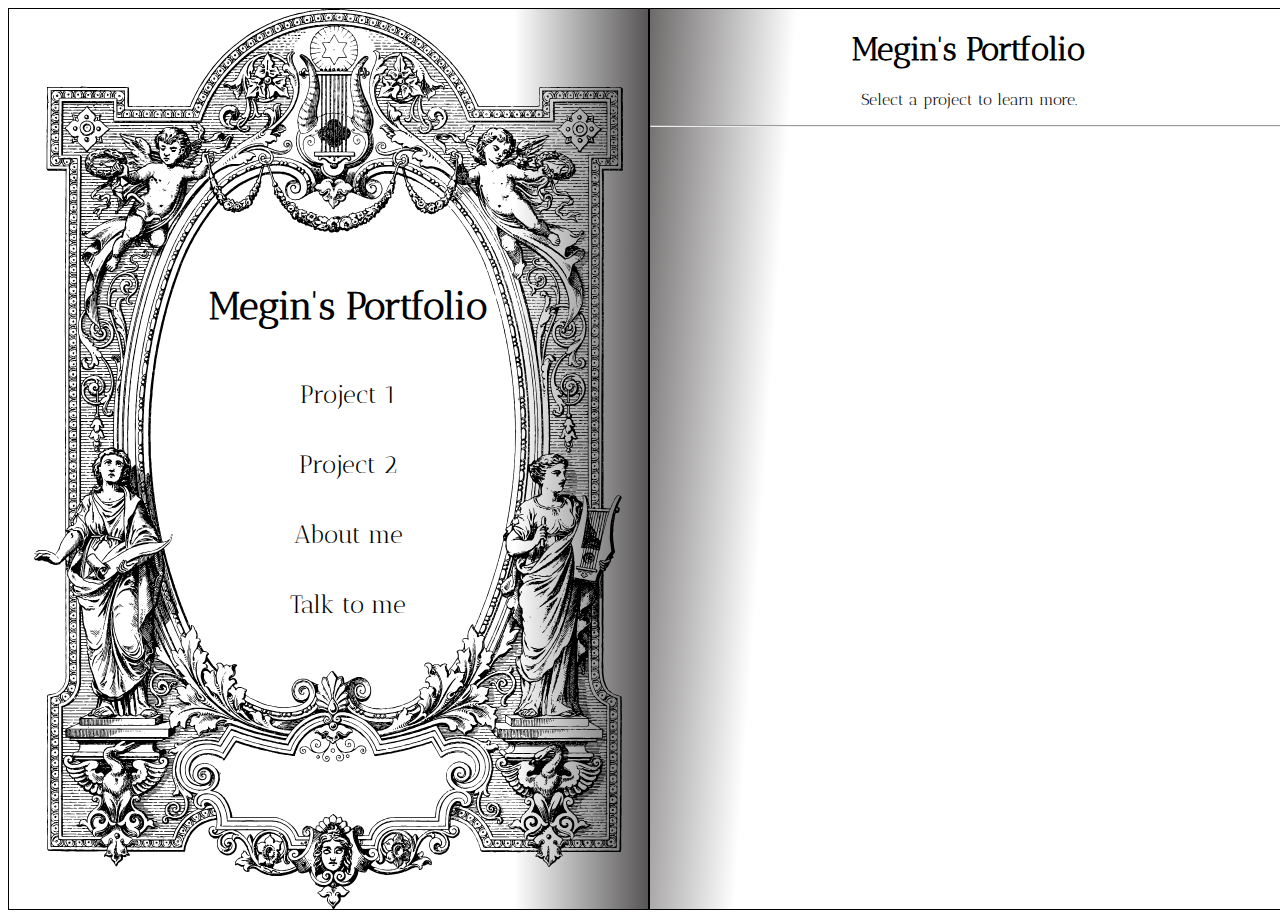
==== Fuck it ill do it myself/Index.html @ 4ef5c581 "jsonstuff" ====
<!DOCTYPE html>
<html lang="en">
    <head>
        <meta charset="UTF-8">
        <meta name="viewport" content="width=device-width, initial-scale=1.0">
        <title>Megin</title>
        <link rel="stylesheet" href="style.css">
    </head>
    <body>
        <div class id="container">
            <div id="container2">
                <div class="flex">
                    <div class="page">

                        <img class="nav" src="../Svgs/vintage-4234040.svg" alt>
                        <div class="navigation">

                            <ul class="nav-menu" id="menu">
                                <h2>Megin's Portfolio</h2>
                        

                            </ul>
                        </div>

                    </div>
                    <div class="pagetwo">
                        <h1 id="pageTitle">Welcome to My Portfolio</h1>
                        <p id="pageContent">Select a project to learn more.</p>
                        <hr>
                   
                    </div>
                </div>
            </div>
        </div>
        <script>
            // Fetch JSON data and populate the menu and content
            fetch('menu.json')
                .then(response => response.json())
                .then(data => {
                    const menu = document.getElementById('menu');
                    const pageTitle = document.getElementById('pageTitle');
                    const pageContent = document.getElementById('pageContent');
                    
                    // Set the page title
                    pageTitle.textContent = data.title;
    
                    // Create menu items dynamically
                    data.menuItems.forEach(item => {
                        const li = document.createElement('li');
                        const a = document.createElement('a');
                        a.textContent = item.label;
                        a.href = '#';
                        a.classList.add('nav-item');
                        
                        // Add a click event listener to load content
                        a.addEventListener('click', () => {
                            pageTitle.textContent = item.label;
                            pageContent.textContent = item.content;
                        });
                        
                        li.appendChild(a);
                        menu.appendChild(li);
                    });
                })
                .catch(error => console.error('Error loading JSON:', error));
        </script>
    </body>
</html>
---- Fuck it ill do it myself/style.css ----
@import url('https://fonts.googleapis.com/css2?family=Alice&family=Antic+Didone&display=swap');
*{
    font-family: 'Antic Didone', serif;
    color: #000;
}
body {
   
}

.page{
    margin: 0;
    width: 50%;
    height: 100vh;
   
    position: relative;
  text-align: center;
  color: white;

border: 0.5px solid #000;
background: rgb(255,255,255);
background: linear-gradient(90deg, rgba(255,255,255,1) 0%, rgba(255,255,255,1) 79%, rgb(87, 85, 85) 100%);
}
img{
    height: 100%;
    align-self: center;
}
.navigation{
    position: absolute;
    top: 50%;
    left: 50%;
    transform: translate(-50%, -50%);
}
.pagetwo{
    margin: 0;
    width: 50%;
    height: 100vh;
   
    position: relative;
  text-align: center;
  color: white;

    border-top: 0.6px solid #000;
border-bottom: 0.6px solid #000;
border-left: 0.6px solid #000;
background: rgb(255,255,255);
background: linear-gradient(274deg, rgba(255,255,255,1) 0%, rgba(255,255,255,1) 79%, rgb(109, 106, 106) 100%);

}

.flex{
    display: flex;
    margin: 0;
    width: 100vw;
    height: 100vh;
}
.nav-menu{
    list-style: none;
    
    font-size: 25px;
}


.nav-item {
    padding: 20px;
    display: inline-block;
    position: relative;
    color: #000000;
    text-decoration: none;
  }
  
  .nav-item::after {
    content: '';
    position: absolute;
    width: 100%;
    transform: scaleX(0);
    height: 2px;
    bottom: 0;
    left: 0;
    background-color: #000000;
    transform-origin: bottom right;
    transition: transform 0.25s ease-out;
  }
  
  .nav-item:hover::after {
    transform: scaleX(1);
    transform-origin: bottom left;
  }
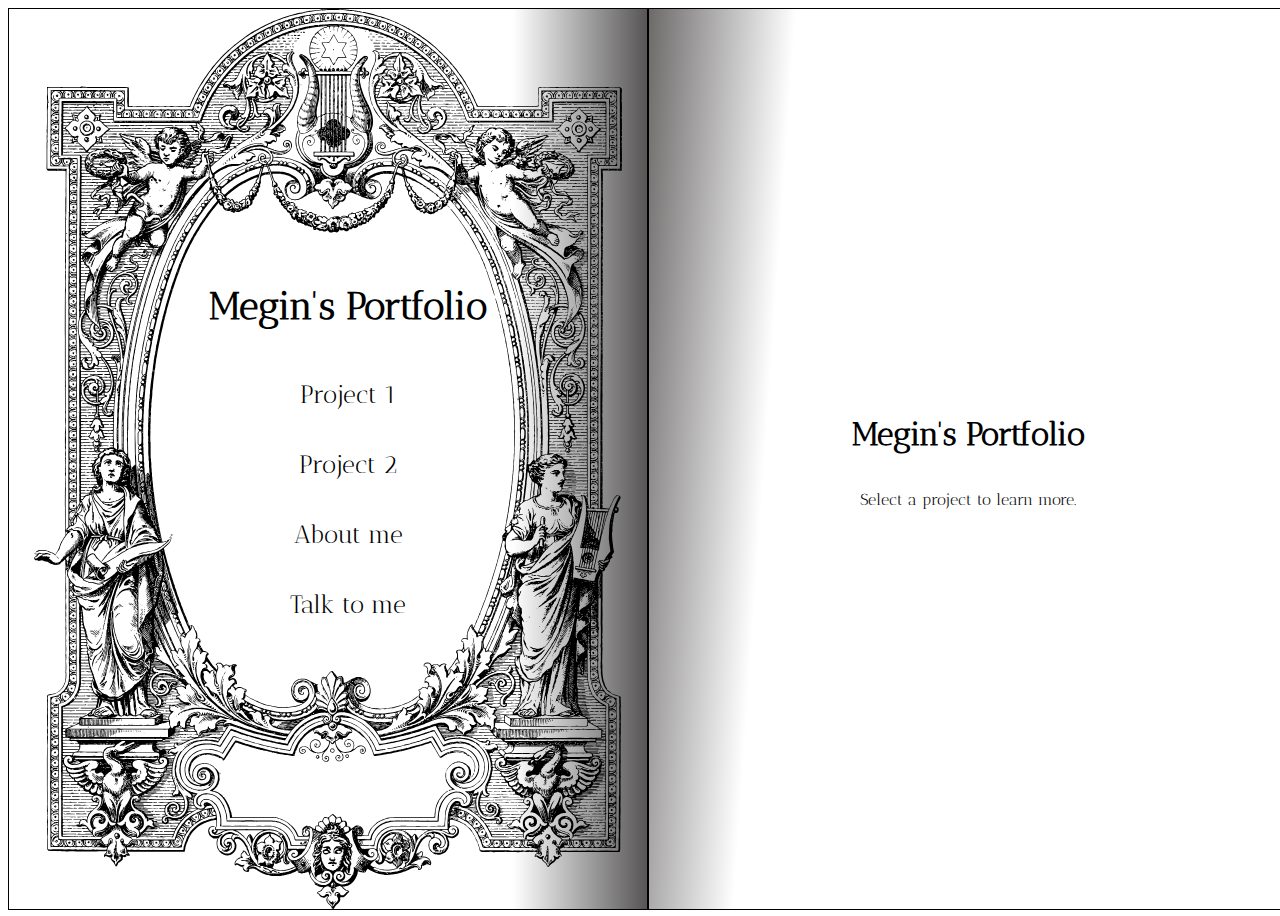
==== commit 15063555: "hi" ====
--- a/Fuck it ill do it myself/Index.html
+++ b/Fuck it ill do it myself/Index.html
@@ -5,19 +5,20 @@
         <meta name="viewport" content="width=device-width, initial-scale=1.0">
         <title>Megin</title>
         <link rel="stylesheet" href="style.css">
+
     </head>
     <body>
-        <div class id="container">
+        <div id="container">
             <div id="container2">
                 <div class="flex">
                     <div class="page">
 
                         <img class="nav" src="../Svgs/vintage-4234040.svg" alt>
+
                         <div class="navigation">
 
                             <ul class="nav-menu" id="menu">
                                 <h2>Megin's Portfolio</h2>
-                        
 
                             </ul>
                         </div>
@@ -26,43 +27,12 @@
                     <div class="pagetwo">
                         <h1 id="pageTitle">Welcome to My Portfolio</h1>
                         <p id="pageContent">Select a project to learn more.</p>
-                        <hr>
-                   
+
+                       
                     </div>
                 </div>
             </div>
         </div>
-        <script>
-            // Fetch JSON data and populate the menu and content
-            fetch('menu.json')
-                .then(response => response.json())
-                .then(data => {
-                    const menu = document.getElementById('menu');
-                    const pageTitle = document.getElementById('pageTitle');
-                    const pageContent = document.getElementById('pageContent');
-                    
-                    // Set the page title
-                    pageTitle.textContent = data.title;
-    
-                    // Create menu items dynamically
-                    data.menuItems.forEach(item => {
-                        const li = document.createElement('li');
-                        const a = document.createElement('a');
-                        a.textContent = item.label;
-                        a.href = '#';
-                        a.classList.add('nav-item');
-                        
-                        // Add a click event listener to load content
-                        a.addEventListener('click', () => {
-                            pageTitle.textContent = item.label;
-                            pageContent.textContent = item.content;
-                        });
-                        
-                        li.appendChild(a);
-                        menu.appendChild(li);
-                    });
-                })
-                .catch(error => console.error('Error loading JSON:', error));
-        </script>
+        <script src="script.js"></script>
     </body>
 </html>--- a/Fuck it ill do it myself/style.css
+++ b/Fuck it ill do it myself/style.css
@@ -1,27 +1,14 @@
-
-
 @import url('https://fonts.googleapis.com/css2?family=Alice&family=Antic+Didone&display=swap');
 *{
     font-family: 'Antic Didone', serif;
     color: #000;
 }
-body {
-   
+
+body::-webkit-scrollbar {
+  display: none; /* for Chrome, Safari, and Opera */
 }
 
-.page{
-    margin: 0;
-    width: 50%;
-    height: 100vh;
-   
-    position: relative;
-  text-align: center;
-  color: white;
 
-border: 0.5px solid #000;
-background: rgb(255,255,255);
-background: linear-gradient(90deg, rgba(255,255,255,1) 0%, rgba(255,255,255,1) 79%, rgb(87, 85, 85) 100%);
-}
 img{
     height: 100%;
     align-self: center;
@@ -32,21 +19,35 @@
     left: 50%;
     transform: translate(-50%, -50%);
 }
-.pagetwo{
-    margin: 0;
-    width: 50%;
-    height: 100vh;
-   
-    position: relative;
+.page, .pagetwo {
+  width: 100%;
+  position: relative;
+  min-height: 100vh;
+  display: flex;
+  flex-direction: column;
+  justify-content: center;
+  align-items: center;
   text-align: center;
   color: white;
+  border: 0.5px solid #000;
+}
 
-    border-top: 0.6px solid #000;
-border-bottom: 0.6px solid #000;
-border-left: 0.6px solid #000;
-background: rgb(255,255,255);
-background: linear-gradient(274deg, rgba(255,255,255,1) 0%, rgba(255,255,255,1) 79%, rgb(109, 106, 106) 100%);
+.page {
+  background: linear-gradient(90deg, rgba(255, 255, 255, 1) 0%, rgba(255, 255, 255, 1) 79%, rgb(87, 85, 85) 100%);
+}
 
+.pagetwo {
+  overflow-x: auto; /* Enable horizontal scrolling */
+  white-space: nowrap; /* Prevent content from wrapping to new lines */
+
+  border-top: 0.6px solid #000;
+  border-bottom: 0.6px solid #000;
+  border-left: 0.6px solid #000;
+  background: linear-gradient(274deg, rgba(255, 255, 255, 1) 0%, rgba(255, 255, 255, 1) 79%, rgb(109, 106, 106) 100%);
+}
+
+#pageContent {
+  transition: opacity 0.5s;
 }
 
 .flex{
@@ -88,4 +89,3 @@
     transform-origin: bottom left;
   }
 
-  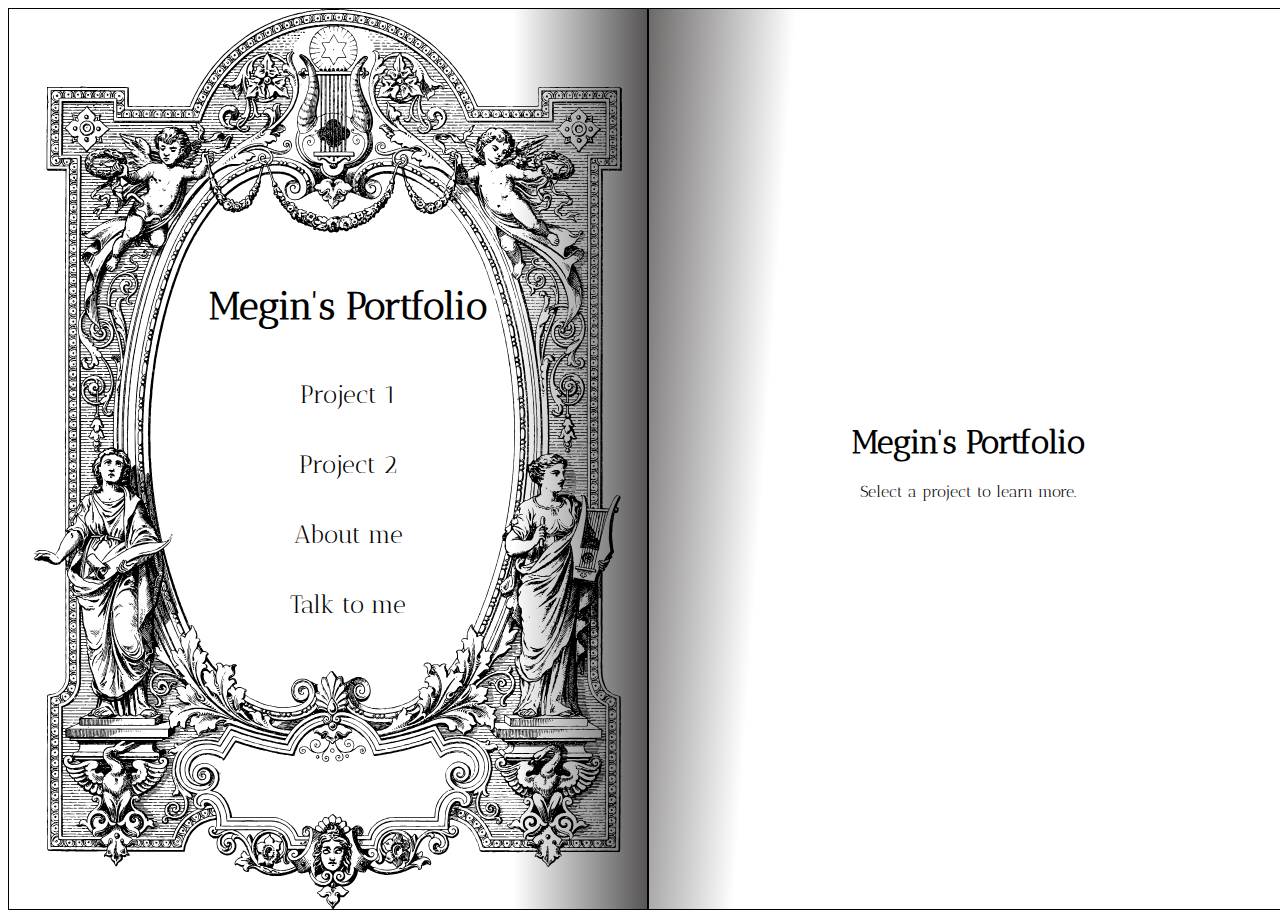
==== commit 7efd0a65: "bruh" ====
--- a/Fuck it ill do it myself/Index.html
+++ b/Fuck it ill do it myself/Index.html
@@ -25,9 +25,10 @@
 
                     </div>
                     <div class="pagetwo">
+                        <div class="contents">
                         <h1 id="pageTitle">Welcome to My Portfolio</h1>
                         <p id="pageContent">Select a project to learn more.</p>
-
+                        </div>
                        
                     </div>
                 </div>
--- a/Fuck it ill do it myself/style.css
+++ b/Fuck it ill do it myself/style.css
@@ -45,7 +45,10 @@
   border-left: 0.6px solid #000;
   background: linear-gradient(274deg, rgba(255, 255, 255, 1) 0%, rgba(255, 255, 255, 1) 79%, rgb(109, 106, 106) 100%);
 }
-
+.contents{
+ 
+  word-wrap: break-word;
+}
 #pageContent {
   transition: opacity 0.5s;
 }
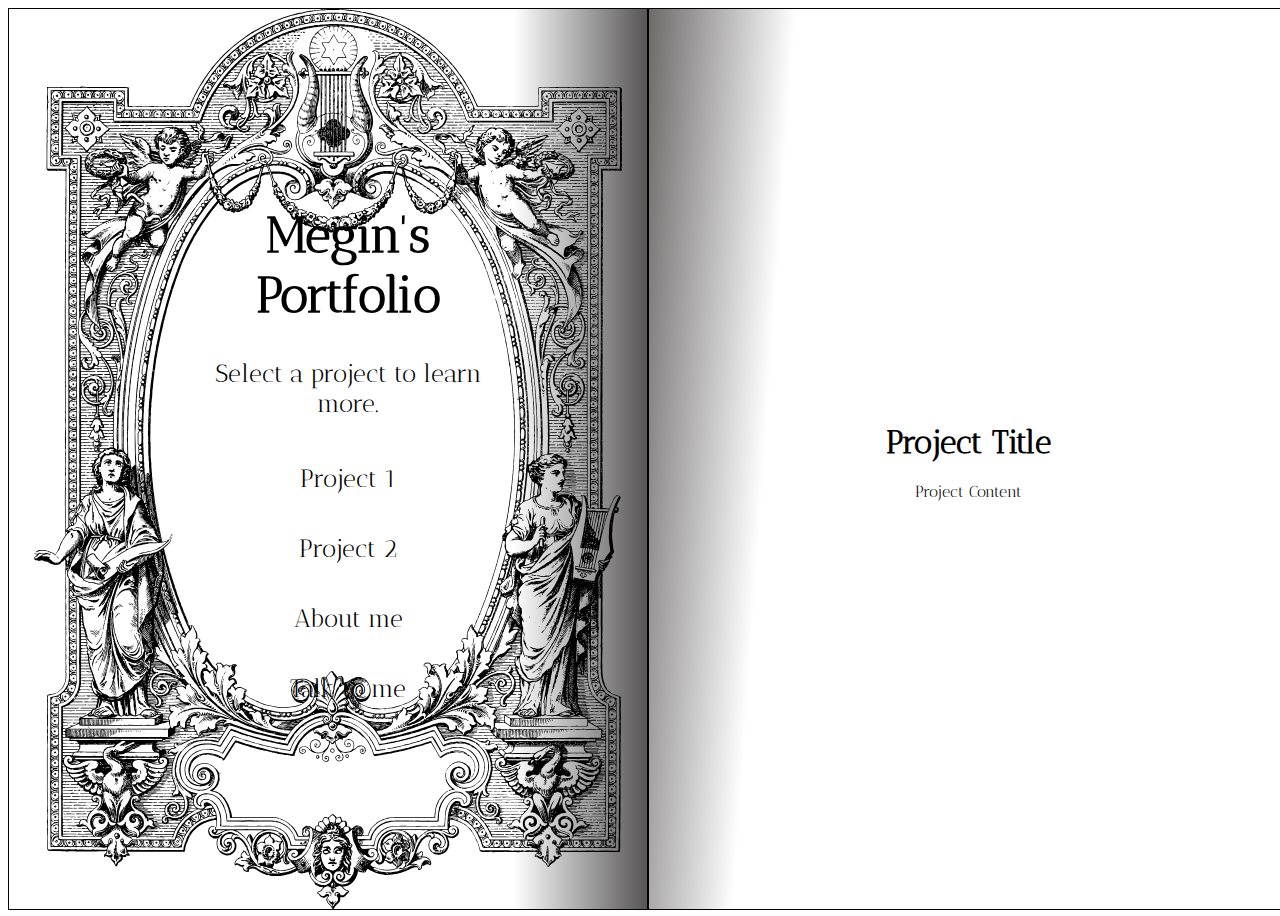
==== commit 7cd0b245: "aaaa" ====
--- a/Fuck it ill do it myself/Index.html
+++ b/Fuck it ill do it myself/Index.html
@@ -11,14 +11,16 @@
         <div id="container">
             <div id="container2">
                 <div class="flex">
+
                     <div class="page">
 
                         <img class="nav" src="../Svgs/vintage-4234040.svg" alt>
-
+                       
                         <div class="navigation">
 
                             <ul class="nav-menu" id="menu">
-                                <h2>Megin's Portfolio</h2>
+                                <h1 id="pageTitle"></h1>
+                                <p id="pageContent"></p>
 
                             </ul>
                         </div>
@@ -26,10 +28,12 @@
                     </div>
                     <div class="pagetwo">
                         <div class="contents">
-                        <h1 id="pageTitle">Welcome to My Portfolio</h1>
-                        <p id="pageContent">Select a project to learn more.</p>
+                            <h1 id="projectTitle">Project Title</h1>
+                            <p id="projectContent">Project Content</p>
+                            <div class="subsections">
+                                <!-- Subsections will be dynamically generated here -->
+                            </div>
                         </div>
-                       
                     </div>
                 </div>
             </div>
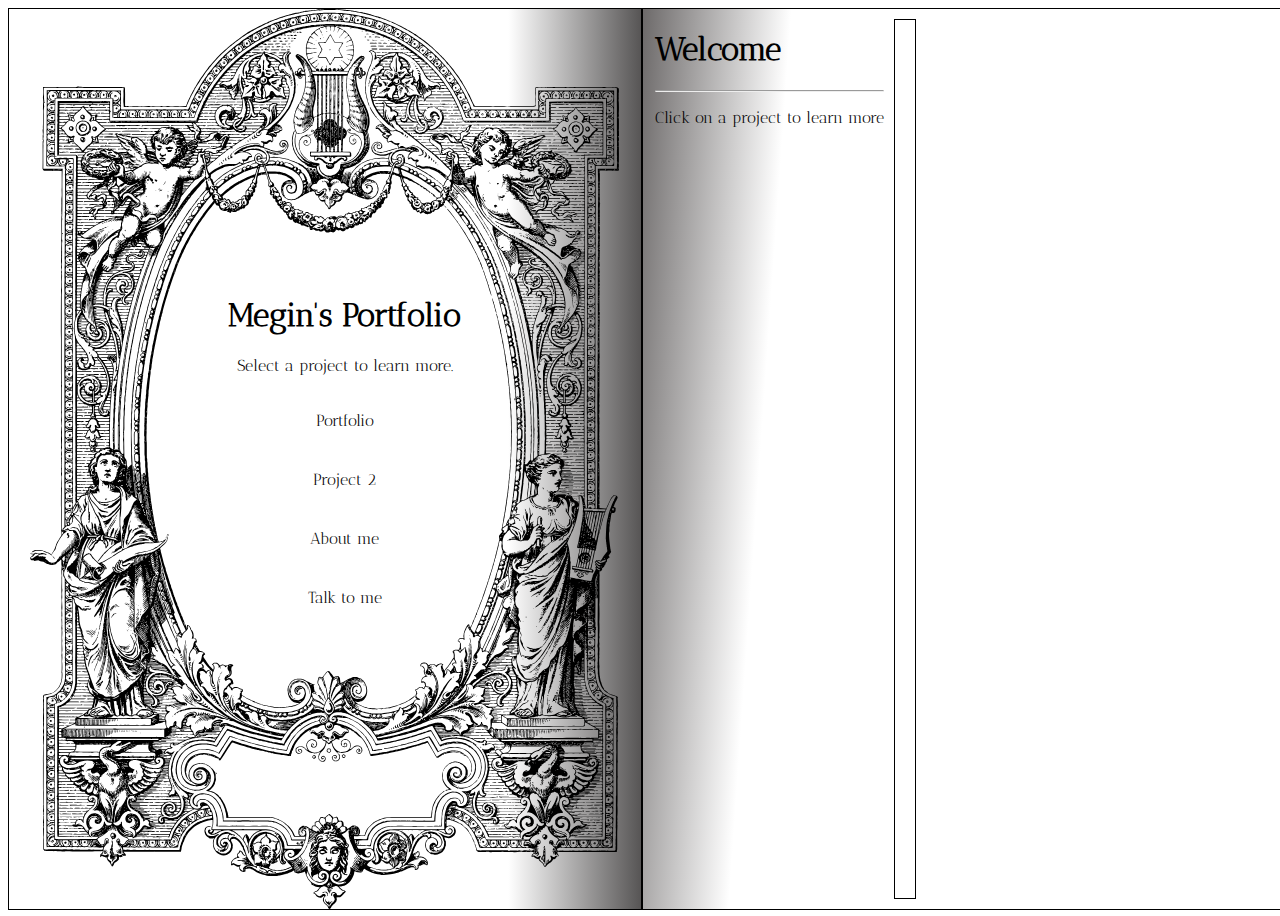
==== commit 0eb40907: "bitcj" ====
--- a/Fuck it ill do it myself/Index.html
+++ b/Fuck it ill do it myself/Index.html
@@ -15,7 +15,7 @@
                     <div class="page">
 
                         <img class="nav" src="../Svgs/vintage-4234040.svg" alt>
-                       
+
                         <div class="navigation">
 
                             <ul class="nav-menu" id="menu">
@@ -28,12 +28,23 @@
                     </div>
                     <div class="pagetwo">
                         <div class="contents">
-                            <h1 id="projectTitle">Project Title</h1>
-                            <p id="projectContent">Project Content</p>
+                            <div class="flex">
+                            <div class="project">
+                                <h1 id="projectTitle">Welcome</h1>
+                                <hr>
+                                <p id="projectContent">Click on a project to
+                                    learn more</p>
+                            </div>
+
                             <div class="subsections">
                                 <!-- Subsections will be dynamically generated here -->
                             </div>
                         </div>
+                        <div class="dot">
+
+                            <li><a id href></a></li>
+                        </div>
+                    </div>
                     </div>
                 </div>
             </div>
--- a/Fuck it ill do it myself/style.css
+++ b/Fuck it ill do it myself/style.css
@@ -6,6 +6,7 @@
 
 body::-webkit-scrollbar {
   display: none; /* for Chrome, Safari, and Opera */
+  font-size: 1em;
 }
 
 
@@ -19,7 +20,7 @@
     left: 50%;
     transform: translate(-50%, -50%);
 }
-.page, .pagetwo {
+.page{
   width: 100%;
   position: relative;
   min-height: 100vh;
@@ -37,13 +38,30 @@
 }
 
 .pagetwo {
+  padding-left: 1%;
+  width: 100%;
+  position: relative;
+  min-height: 100vh;
+  display: flex;
+  flex-direction: column;
+  color: white;
+  border: 0.5px solid #000;
   overflow-x: auto; /* Enable horizontal scrolling */
-  white-space: nowrap; /* Prevent content from wrapping to new lines */
+ /* Prevent content from wrapping to new lines */
 
   border-top: 0.6px solid #000;
   border-bottom: 0.6px solid #000;
   border-left: 0.6px solid #000;
   background: linear-gradient(274deg, rgba(255, 255, 255, 1) 0%, rgba(255, 255, 255, 1) 79%, rgb(109, 106, 106) 100%);
+}
+.subsections{
+  margin: 10px;
+  padding: 10px;
+ max-width: 500px;
+ border: 1px solid #000;
+}
+.dot{
+  border: 1px solid #000;
 }
 .contents{
  
@@ -62,10 +80,8 @@
 .nav-menu{
     list-style: none;
     
-    font-size: 25px;
+    font-size: 1em;
 }
-
-
 .nav-item {
     padding: 20px;
     display: inline-block;
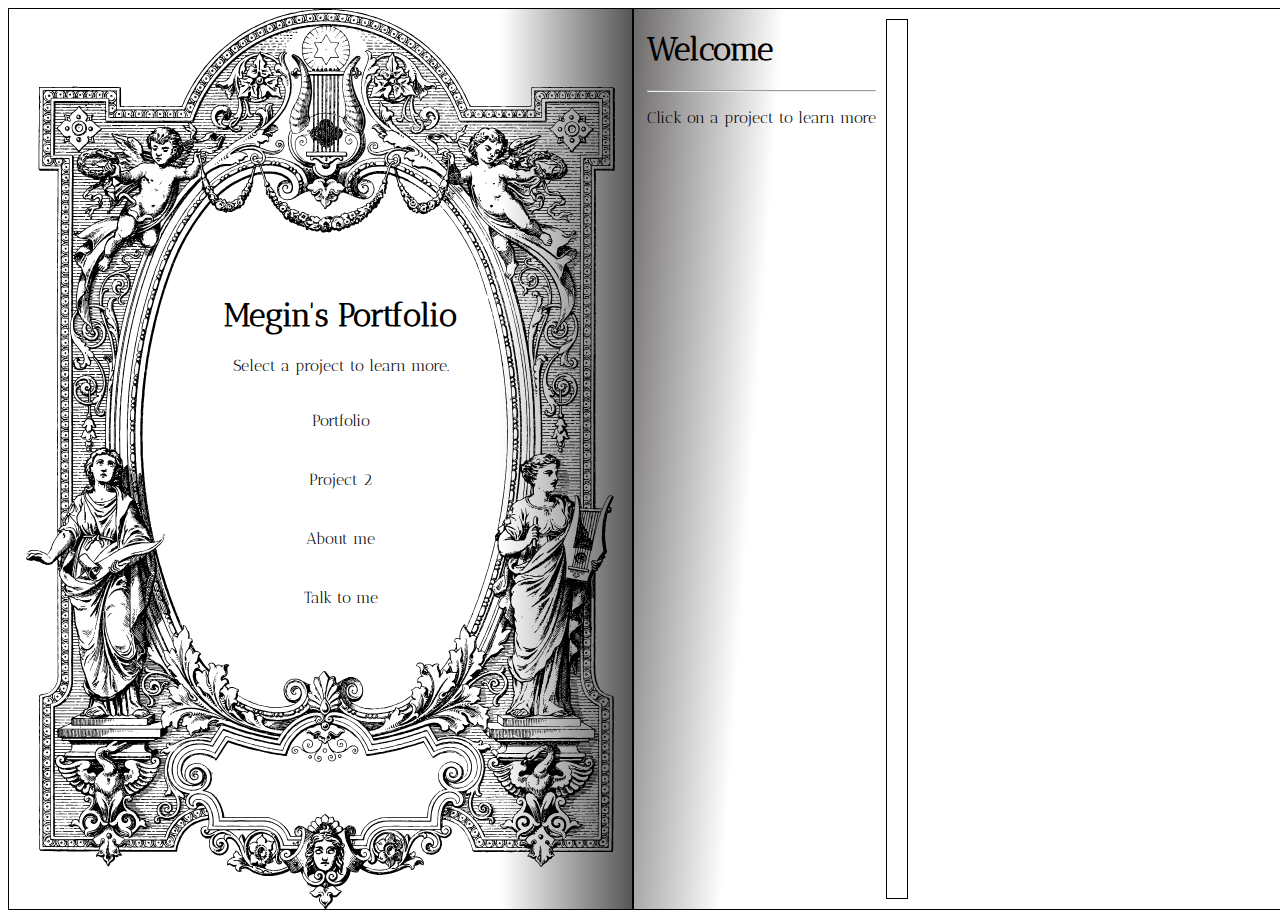
==== commit 9ba20bd7: "hi" ====
--- a/Fuck it ill do it myself/Index.html
+++ b/Fuck it ill do it myself/Index.html
@@ -40,10 +40,7 @@
                                 <!-- Subsections will be dynamically generated here -->
                             </div>
                         </div>
-                        <div class="dot">
-
-                            <li><a id href></a></li>
-                        </div>
+                      
                     </div>
                     </div>
                 </div>
--- a/Fuck it ill do it myself/style.css
+++ b/Fuck it ill do it myself/style.css
@@ -20,6 +20,11 @@
     left: 50%;
     transform: translate(-50%, -50%);
 }
+.container2{
+  overflow-x: auto; 
+  height: 100%;
+  overflow-y: hidden;
+}
 .page{
   width: 100%;
   position: relative;
@@ -39,14 +44,14 @@
 
 .pagetwo {
   padding-left: 1%;
-  width: 100%;
+  width: 50%;
   position: relative;
   min-height: 100vh;
   display: flex;
   flex-direction: column;
   color: white;
   border: 0.5px solid #000;
-  overflow-x: auto; /* Enable horizontal scrolling */
+  /* Enable horizontal scrolling */
  /* Prevent content from wrapping to new lines */
 
   border-top: 0.6px solid #000;
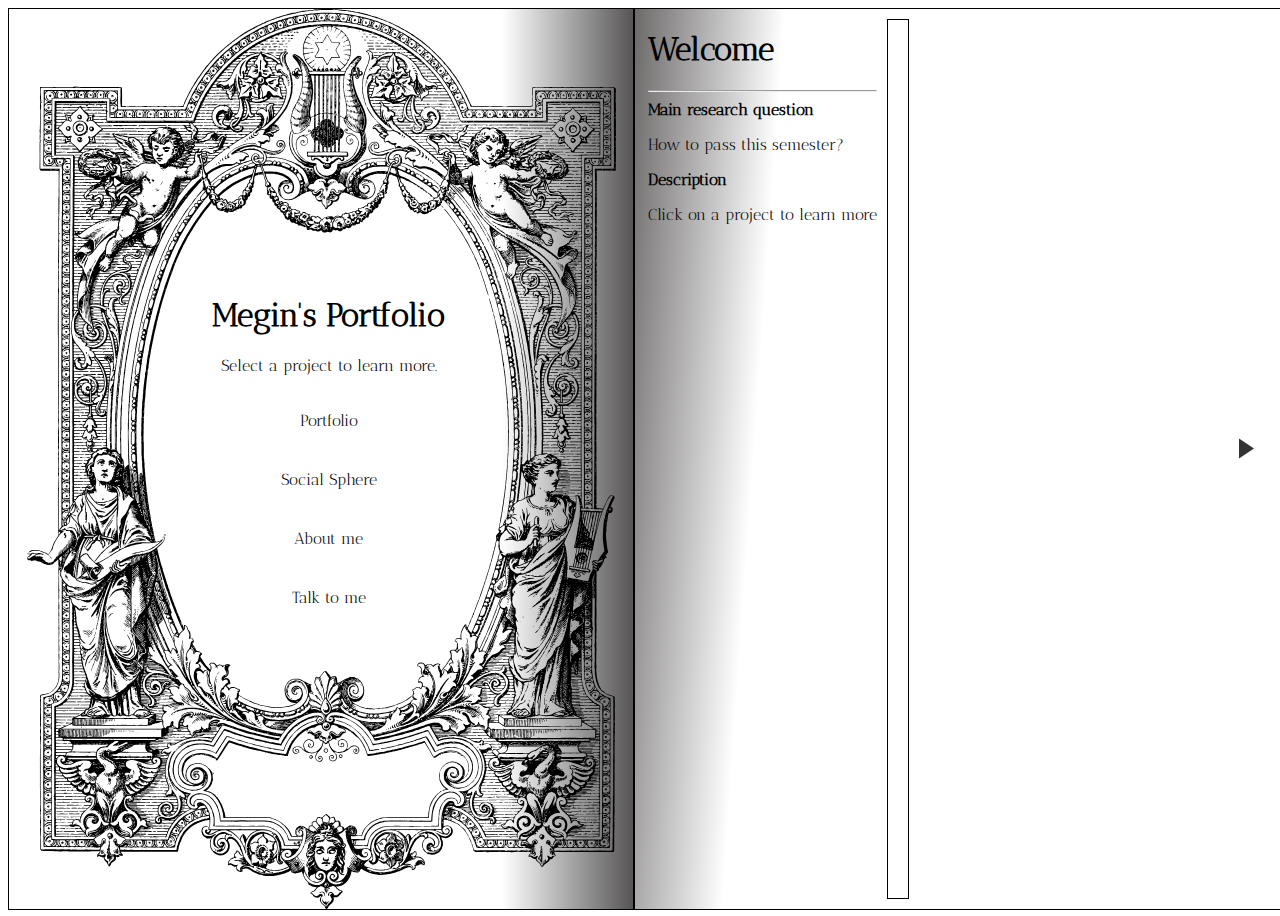
==== commit eff405a1: "ballsss" ====
--- a/Fuck it ill do it myself/Index.html
+++ b/Fuck it ill do it myself/Index.html
@@ -21,6 +21,7 @@
                             <ul class="nav-menu" id="menu">
                                 <h1 id="pageTitle"></h1>
                                 <p id="pageContent"></p>
+                                <a href="Reading guide"></a>
 
                             </ul>
                         </div>
@@ -32,6 +33,9 @@
                             <div class="project">
                                 <h1 id="projectTitle">Welcome</h1>
                                 <hr>
+                                <b>Main research question</b>
+                                <p id="research">How to pass this semester?</p>
+                                <b>Description</b>
                                 <p id="projectContent">Click on a project to
                                     learn more</p>
                             </div>
@@ -39,12 +43,19 @@
                             <div class="subsections">
                                 <!-- Subsections will be dynamically generated here -->
                             </div>
+                            <div id="projectInfo"></div>
                         </div>
                       
                     </div>
                     </div>
                 </div>
             </div>
+            <div class="scroll-button">
+                <button id="scrollRightButton">
+                  <div class="arrow-right"></div>
+                </button>
+              </div>
+              
         </div>
         <script src="script.js"></script>
     </body>
--- a/Fuck it ill do it myself/style.css
+++ b/Fuck it ill do it myself/style.css
@@ -7,6 +7,7 @@
 body::-webkit-scrollbar {
   display: none; /* for Chrome, Safari, and Opera */
   font-size: 1em;
+  overflow-y: hidden;
 }
 
 
@@ -14,10 +15,16 @@
     height: 100%;
     align-self: center;
 }
+.secondimage{
+  max-width: 100px;
+}
+.project{
+  max-width: 400px;
+}
 .navigation{
     position: absolute;
     top: 50%;
-    left: 50%;
+    left: 48%;
     transform: translate(-50%, -50%);
 }
 .container2{
@@ -50,7 +57,6 @@
   display: flex;
   flex-direction: column;
   color: white;
-  border: 0.5px solid #000;
   /* Enable horizontal scrolling */
  /* Prevent content from wrapping to new lines */
 
@@ -62,8 +68,10 @@
 .subsections{
   margin: 10px;
   padding: 10px;
- max-width: 500px;
+ max-width: 400px;
+ height: auto;
  border: 1px solid #000;
+ font-size: 0.8em;
 }
 .dot{
   border: 1px solid #000;
@@ -72,8 +80,10 @@
  
   word-wrap: break-word;
 }
-#pageContent {
+#projectContent {
   transition: opacity 0.5s;
+  word-wrap: break-word;
+  max-width: 400px;
 }
 
 .flex{
@@ -113,3 +123,24 @@
     transform-origin: bottom left;
   }
 
+  .scroll-button {
+    position: fixed;
+    right: 20px;
+    top: 50%;
+    transform: translateY(-50%);
+  }
+  
+  #scrollRightButton {
+    background: transparent;
+    border: none;
+    cursor: pointer;
+  }
+  
+  .arrow-right {
+    width: 0;
+    height: 0;
+    border-top: 10px solid transparent;
+    border-bottom: 10px solid transparent;
+    border-left: 15px solid #333; /* You can change the arrow color here */
+  }
+  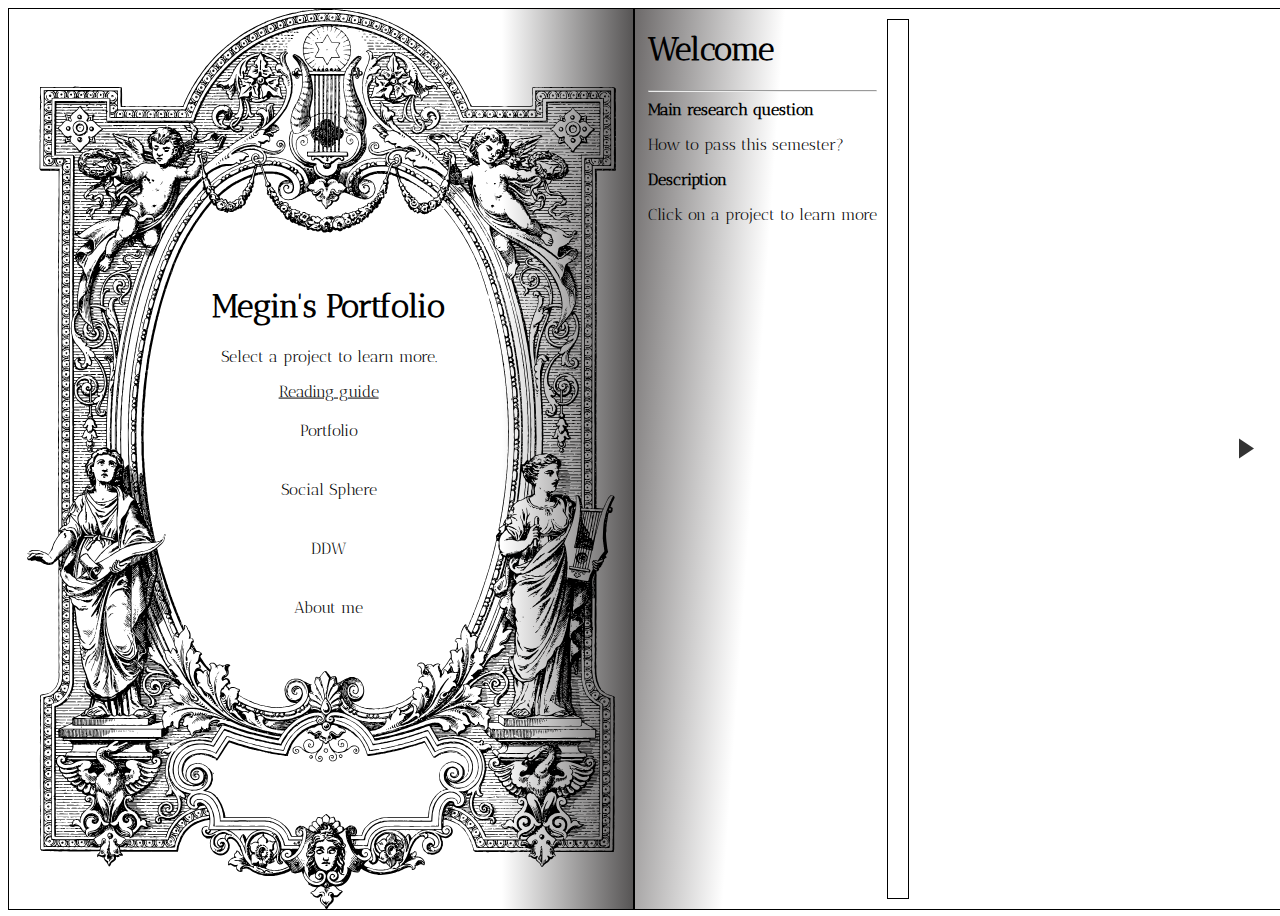
==== commit 68855a54: "cunt" ====
--- a/Fuck it ill do it myself/Index.html
+++ b/Fuck it ill do it myself/Index.html
@@ -21,9 +21,11 @@
                             <ul class="nav-menu" id="menu">
                                 <h1 id="pageTitle"></h1>
                                 <p id="pageContent"></p>
-                                <a href="Reading guide"></a>
+                                <a href="Reading guide">Reading guide</a>     
+                               
 
                             </ul>
+                            
                         </div>
 
                     </div>
